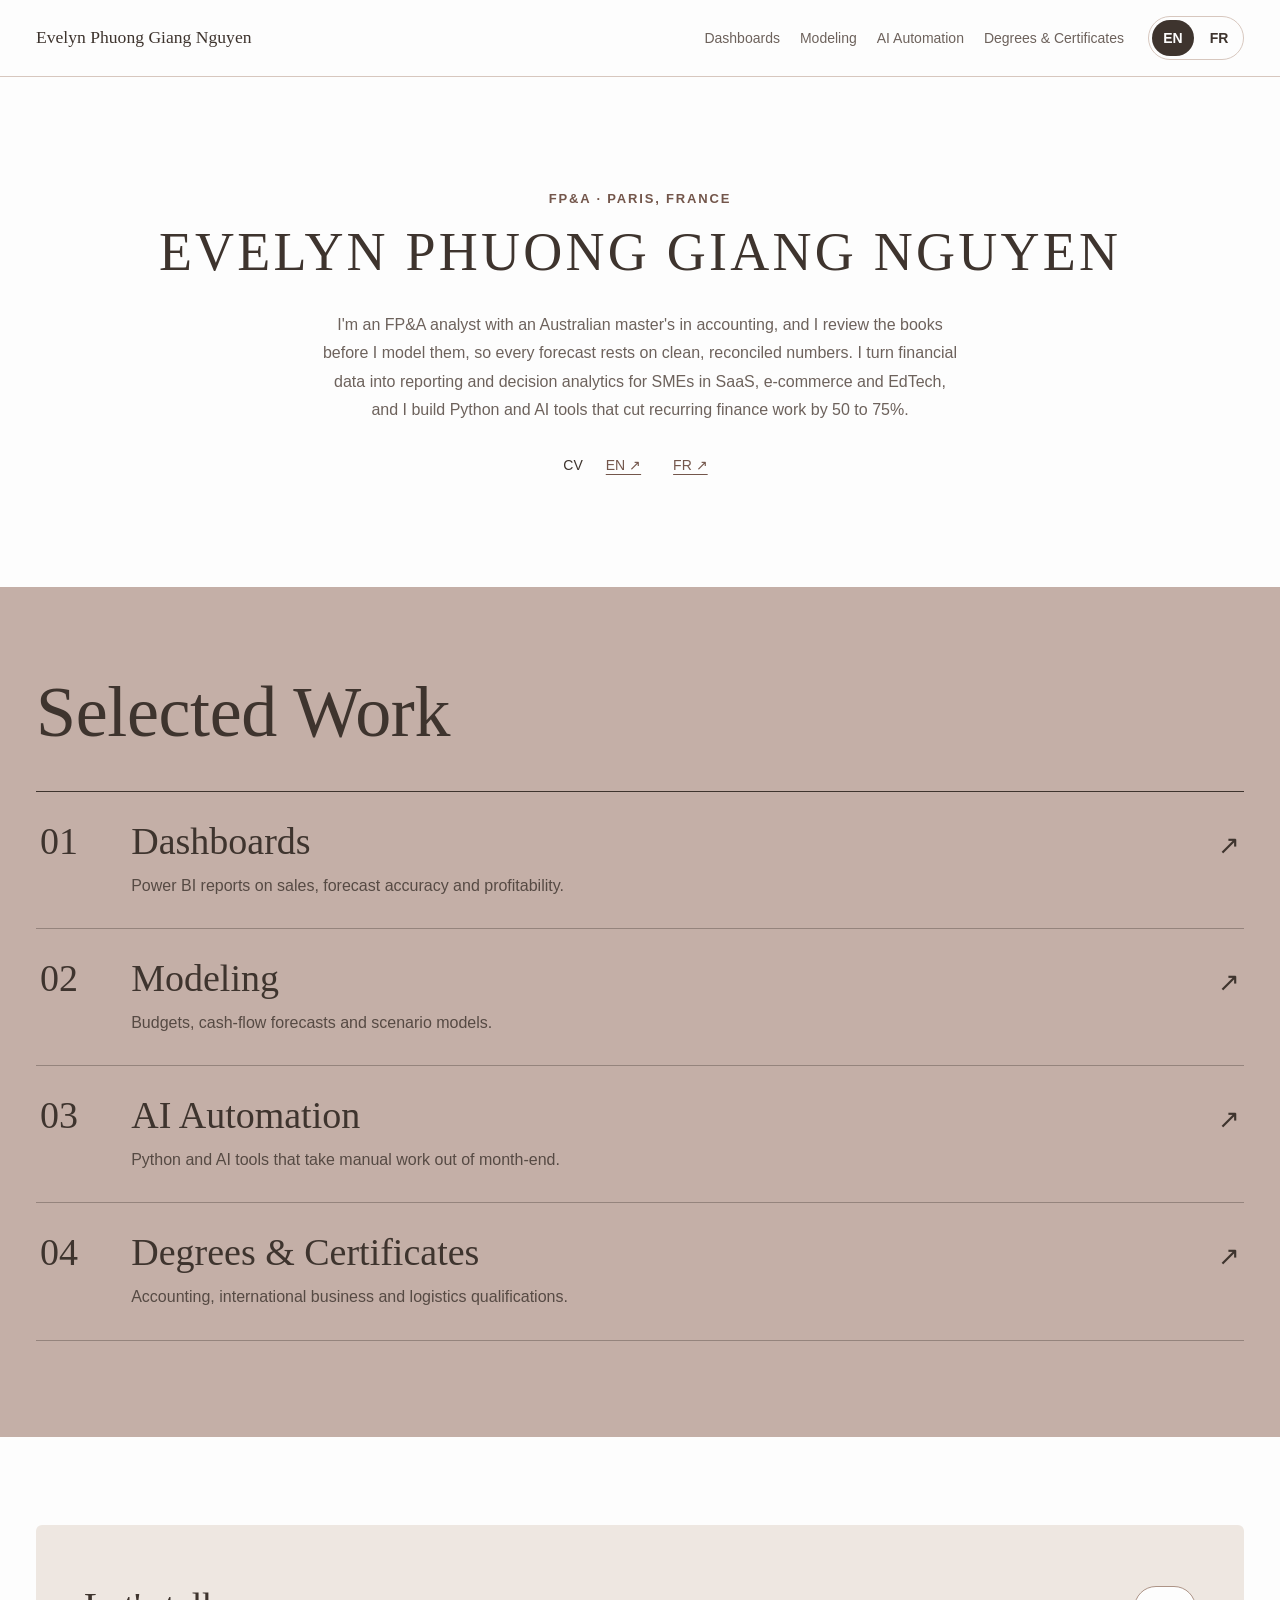
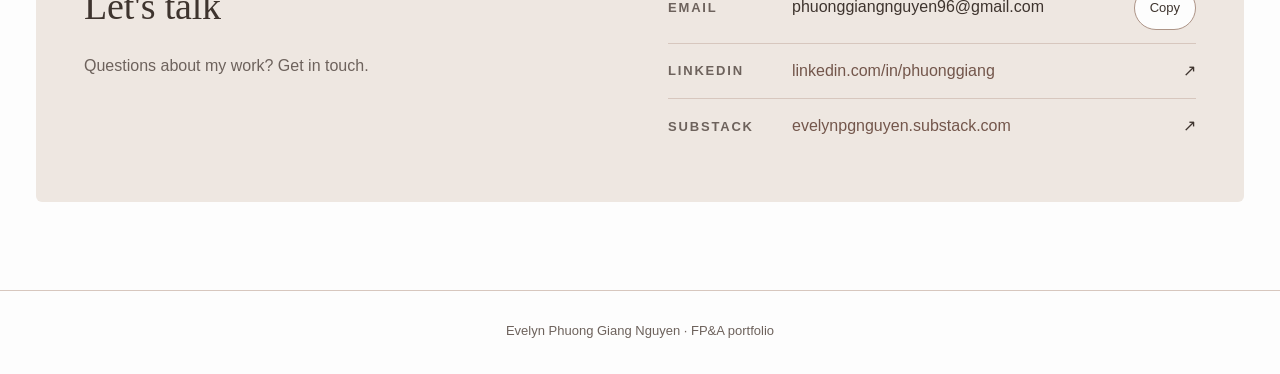
==== index.html @ dfe34826 "Publish redesigned finance portfolio with English and French pages" ====
<!doctype html><html lang="en"><head><meta charset="utf-8"><meta name="viewport" content="width=device-width, initial-scale=1">
<title>Evelyn Nguyen Portfolio</title>
<link rel="stylesheet" href="assets/style.css">
<link rel="canonical" href="https://evelyn-pg-nguyen.github.io/index.html"><link rel="alternate" hreflang="en" href="https://evelyn-pg-nguyen.github.io/index.html"><link rel="alternate" hreflang="fr" href="https://evelyn-pg-nguyen.github.io/fr/index.html"></head><body><a class="skip" href="#main">Skip to content</a>
<nav class="nav" aria-label="Main"><div class="wrap"><a class="brand" href="index.html">Evelyn Phuong Giang Nguyen</a><ul><li><a href="dashboards.html">Dashboards</a></li><li><a href="modeling.html">Modeling</a></li><li><a href="ai-automation.html">AI Automation</a></li><li><a href="degrees.html">Degrees &amp; Certificates</a></li></ul><div class="language" aria-label="Language"><a href="index.html" lang="en" hreflang="en" aria-label="English" aria-current="true">EN</a><a href="fr/index.html" lang="fr" hreflang="fr" aria-label="Français">FR</a></div></div></nav>
<main id="main"><header class="hero"><div class="wrap"><p class="label">FP&amp;A · Paris, France</p><h1>Evelyn Phuong Giang Nguyen</h1><p class="intro">I&#x27;m an FP&amp;A analyst with an Australian master&#x27;s in accounting, and I review the books before I model them, so every forecast rests on clean, reconciled numbers. I turn financial data into reporting and decision analytics for SMEs in SaaS, e-commerce and EdTech, and I build Python and AI tools that cut recurring finance work by 50 to 75%.</p><div class="cv-links"><span>CV</span><a href="https://drive.google.com/file/d/1lHbz9J_Rnrc0ts-TfSkLASZrzQ_f5wjZ/view?usp=drive_link" target="_blank" rel="noopener" aria-label="CV — English">EN ↗</a><a href="https://drive.google.com/file/d/17-TGXkGlSC558fM3aT5N-kYaD8ITXLXd/view?usp=sharing" target="_blank" rel="noopener" aria-label="CV — Français">FR ↗</a></div></div></header>
<section class="work" aria-labelledby="work-title"><div class="wrap"><h2 id="work-title">Selected Work</h2><ol class="index"><li><a href="dashboards.html"><span class="num">01</span><span><span class="ttl">Dashboards</span><span class="sub">Power BI reports on sales, forecast accuracy and profitability.</span></span><span class="go" aria-hidden="true">↗</span></a></li><li><a href="modeling.html"><span class="num">02</span><span><span class="ttl">Modeling</span><span class="sub">Budgets, cash-flow forecasts and scenario models.</span></span><span class="go" aria-hidden="true">↗</span></a></li><li><a href="ai-automation.html"><span class="num">03</span><span><span class="ttl">AI Automation</span><span class="sub">Python and AI tools that take manual work out of month-end.</span></span><span class="go" aria-hidden="true">↗</span></a></li><li><a href="degrees.html"><span class="num">04</span><span><span class="ttl">Degrees &amp; Certificates</span><span class="sub">Accounting, international business and logistics qualifications.</span></span><span class="go" aria-hidden="true">↗</span></a></li></ol></div></section>
</main><section class="talk" id="contact"><div class="wrap"><div class="contact">
  <div><h2>Let's talk</h2><p>Questions about my work? Get in touch.</p></div>
  <div class="links">
    <div class="link"><span class="lbl">Email</span><span class="val" id="email">phuonggiangnguyen96@gmail.com</span><button class="copy" type="button" id="copy-email">Copy</button></div>
    <div class="link"><span class="lbl">LinkedIn</span><a class="val" href="https://www.linkedin.com/in/phuonggiang/" target="_blank" rel="noopener">linkedin.com/in/phuonggiang</a><span aria-hidden="true">↗</span></div>
    <div class="link"><span class="lbl">Substack</span><a class="val" href="https://evelynpgnguyen.substack.com" target="_blank" rel="noopener">evelynpgnguyen.substack.com</a><span aria-hidden="true">↗</span></div>
  </div></div></div></section>
<footer><div class="wrap">Evelyn Phuong Giang Nguyen · FP&amp;A portfolio</div></footer>
<script>

const cb=document.getElementById("copy-email");
if(cb)cb.addEventListener("click",()=>{const el=document.getElementById("email");
const sel=()=>{const r=document.createRange();r.selectNodeContents(el);const s=getSelection();s.removeAllRanges();s.addRange(r);cb.textContent="Selected";};
try{navigator.clipboard.writeText(el.textContent).then(()=>cb.textContent="Copied",sel);}catch(_){sel();}
setTimeout(()=>cb.textContent="Copy",1600);});
</script>
</body></html>
---- assets/style.css ----
/* Layout: minimal editorial portfolio. Landing = serif name, short intro, numbered index of four pages on a taupe band, contact. Inner pages share the nav and header. Light theme only. */
:root {
  --bg:#FDFDFD; --ink:#3E342E; --muted:#6D625C; --accent:#73564B;
  --band:#C4AFA7; --line:#D7C7BE; --btn-line:#AD9487; --hover:#EEE7E1;
  --surface:#F6F1ED; --chart:#AD9487; --scrim:rgba(62,52,46,.55);
  --shadow:0 18px 40px -28px rgba(62,52,46,.45);
  color-scheme:light;
  --f-display:Georgia,"Times New Roman",serif;
  --f-body:"Segoe UI",Roboto,"Helvetica Neue",Arial,sans-serif;
  --fs-hero:clamp(35px,4.6vw,54px);
  --fs-work:clamp(45px,6.2vw,72px);
  --fs-section:clamp(29px,3.2vw,38px);
  --fs-body:clamp(16px,1.15vw,17px);
  --fs-ui:clamp(14px,1vw,15px);
  --fs-meta:clamp(13px,.95vw,14px);
}
*{box-sizing:border-box}
[hidden]{display:none!important}
img{max-width:100%}
html{scroll-behavior:smooth}
@media (prefers-reduced-motion:reduce){html{scroll-behavior:auto}*{transition:none!important}}
body{margin:0;background:var(--bg);color:var(--ink);font-family:var(--f-body);font-size:var(--fs-body);line-height:1.78}
body.locked{overflow:hidden}
a{color:var(--accent)}
a:focus-visible,button:focus-visible,.card:focus-visible{outline:2px solid var(--accent);outline-offset:3px;border-radius:4px}
.wrap{max-width:1240px;margin:0 auto;padding-left:max(16px,env(safe-area-inset-left,0px));padding-right:max(16px,env(safe-area-inset-right,0px))}
.narrow{max-width:900px}
body::before{content:"";position:fixed;inset:0 0 auto;height:env(safe-area-inset-top,0px);z-index:10;background:var(--bg)}
h1,h2,h3{font-family:var(--f-display);font-weight:400;text-wrap:balance;color:var(--ink);letter-spacing:-.005em}
.label{font-size:var(--fs-meta);font-weight:600;letter-spacing:.14em;text-transform:uppercase;color:var(--accent);margin:0 0 12px;line-height:1.5}

/* Nav */
.nav{position:sticky;top:env(safe-area-inset-top,0px);z-index:10;background:color-mix(in srgb,var(--bg) 94%,transparent);backdrop-filter:blur(8px);border-bottom:1px solid var(--line)}
.nav .wrap{display:flex;align-items:center;justify-content:space-between;gap:10px 28px;padding-block:16px;flex-wrap:wrap}
.brand{font-family:var(--f-display);font-size:1.1rem;text-decoration:none;color:var(--ink)}
.nav ul{display:flex;gap:6px 26px;list-style:none;margin:0;padding:0;flex-wrap:wrap}
.nav ul a{color:var(--muted);text-decoration:none;font-size:var(--fs-ui)}
.nav ul a:hover,.nav ul a[aria-current="page"]{color:var(--ink)}
.nav ul a[aria-current="page"]{border-bottom:1px solid var(--btn-line)}
@media (max-width:760px){.nav .wrap{flex-direction:column;align-items:flex-start}.nav ul{gap:4px 18px}}

/* Landing hero */
.hero .wrap{padding-block:112px 104px;text-align:center}
.hero h1{font-size:var(--fs-hero);line-height:1.15;margin:0 0 28px;text-transform:uppercase;letter-spacing:.06em}
.hero .intro{margin:0 auto;color:var(--muted);max-width:40em}
@media (max-width:760px){.hero .wrap{padding-block:64px 56px}}

/* Numbered index on the taupe band */
.work{background:var(--band)}
.work .wrap{padding-block:88px 96px}
.work h2{font-size:var(--fs-work);line-height:1.05;margin:0 0 40px}
.index{list-style:none;margin:0;padding:0;border-top:1px solid var(--ink)}
.index li{border-bottom:1px solid color-mix(in srgb,var(--ink) 35%,transparent)}
.index a{display:grid;grid-template-columns:4.2rem minmax(0,1fr) auto;gap:24px;align-items:baseline;padding:28px 4px;text-decoration:none;color:var(--ink);transition:background-color .2s,padding .2s}
.index a:hover{background:color-mix(in srgb,var(--bg) 22%,transparent);padding-left:14px;padding-right:14px}
.index .num{font-family:var(--f-display);font-size:var(--fs-section);line-height:1;font-variant-numeric:lining-nums}
.index .ttl{font-family:var(--f-display);font-size:var(--fs-section);line-height:1.15;display:block}
.index .sub{display:block;margin-top:8px;font-size:var(--fs-body);color:var(--ink);opacity:.82}
.index .go{font-size:1.6rem;line-height:1}
@media (max-width:600px){.index a{grid-template-columns:2.6rem minmax(0,1fr) auto;gap:14px;padding:22px 0}}

/* Inner page header */
.page-head{border-bottom:1px solid var(--line)}
.page-head .wrap{padding-block:72px 56px}
.back{display:inline-block;font-size:var(--fs-ui);color:var(--muted);text-decoration:none;margin-bottom:28px}
.back:hover{color:var(--ink)}
.page-head h1{font-size:var(--fs-work);line-height:1.05;margin:0 0 18px}
.page-head p.lead{margin:0;color:var(--muted);max-width:42em}
main.page>.wrap{padding-block:64px 88px}

/* Buttons */
.btn{display:inline-flex;align-items:center;gap:6px;padding:10px 26px;border-radius:999px;font:500 var(--fs-ui)/1.4 var(--f-body);text-decoration:none;cursor:pointer;border:1px solid var(--btn-line);background:transparent;color:var(--ink);transition:background-color .2s}
.btn:hover{background:var(--hover)}

/* Project cards */
.projects{display:grid;gap:28px}
.card{display:grid;grid-template-columns:minmax(0,1fr) minmax(0,1fr);gap:44px;align-items:center;padding:20px;border:1px solid var(--line);border-radius:6px;background:var(--bg);cursor:pointer;transition:box-shadow .2s,transform .2s}
.card:hover{box-shadow:var(--shadow)}
@media (prefers-reduced-motion:no-preference){.card:hover{transform:translateY(-2px)}}
.card-body{min-width:0;padding-right:16px}
.card h3{font-size:clamp(26px,2.6vw,34px);line-height:1.2;margin:0 0 12px}
.card p.sum{margin:0 0 20px;color:var(--muted)}
.card-foot{margin-top:26px}
@media (max-width:760px){.card{grid-template-columns:1fr;gap:20px;padding:14px}.card-body{padding:0 4px 8px}}
.frame{position:relative;aspect-ratio:16/9;width:100%;max-width:100%;background:var(--surface);border:1px solid var(--line);border-radius:4px;overflow:hidden}
.frame iframe,.frame>img{position:absolute;inset:0;width:100%;height:100%;border:0;display:block}
.frame>img{object-fit:cover;object-position:top left}
.play{position:absolute;left:50%;top:50%;transform:translate(-50%,-50%);width:64px;height:64px;border-radius:50%;background:var(--bg);border:1px solid var(--btn-line);box-shadow:0 8px 20px -8px rgba(0,0,0,.35)}
.play::after{content:"";position:absolute;left:50%;top:50%;transform:translate(-35%,-50%);border-style:solid;border-width:10px 0 10px 16px;border-color:transparent transparent transparent var(--accent)}
.note{position:absolute;right:3%;bottom:4%;font-size:clamp(9px,1vw,12px);background:var(--bg);color:var(--accent);border:1px solid var(--line);padding:.25em .9em;border-radius:999px}
.chips{display:flex;flex-wrap:wrap;gap:8px}
.chips span{font-size:var(--fs-meta);padding:3px 13px;border-radius:999px;color:var(--accent);border:1px solid var(--line);line-height:1.6}

/* Viewer */
.viewer{position:fixed;inset:0;z-index:50;background:var(--scrim);display:flex;align-items:flex-start;justify-content:center;overflow-y:auto;padding-block:max(24px,env(safe-area-inset-top,0px)) 24px;padding-left:max(16px,env(safe-area-inset-left,0px));padding-right:max(16px,env(safe-area-inset-right,0px))}
.sheet{width:100%;max-width:1240px;background:var(--bg);color:var(--ink);border-radius:6px;padding:28px 32px 34px;box-shadow:0 30px 80px -30px rgba(0,0,0,.5)}
.sheet-head{display:flex;justify-content:space-between;align-items:start;gap:16px;margin-bottom:22px;padding-bottom:18px;border-bottom:1px solid var(--line)}
.sheet-head h3{font-size:var(--fs-section);line-height:1.15;margin:0}
.close{flex:none;font:500 var(--fs-ui) var(--f-body);background:transparent;border:1px solid var(--btn-line);color:var(--ink);border-radius:999px;padding:8px 20px;cursor:pointer}
.close:hover{background:var(--hover)}
.notes{display:grid;grid-template-columns:1.2fr 1.2fr 1fr;gap:36px;margin-top:28px}
.notes>div{min-width:0}
.notes p{margin:0 0 14px;color:var(--muted)}
.notes dl{margin:0;display:grid;gap:16px}
.notes dt{font-size:var(--fs-meta);font-weight:600;text-transform:uppercase;letter-spacing:.14em;color:var(--accent)}
.notes dd{margin:2px 0 0;color:var(--muted)}
.insights{margin-top:30px;padding:26px 28px;background:var(--surface);border-radius:4px}
.insights ul{margin:8px 0 0;padding:0;list-style:none;display:grid;grid-template-columns:1fr 1fr;gap:14px 36px}
.insights li{position:relative;padding-left:20px;font-variant-numeric:tabular-nums}
.insights li::before{content:"";position:absolute;left:0;top:.72em;width:7px;height:7px;border-radius:50%;background:var(--accent)}
a.open{font-size:var(--fs-ui);text-decoration:none;border-bottom:1px solid var(--btn-line)}
a.open:hover{border-color:var(--accent)}
@media (max-width:860px){.notes{grid-template-columns:1fr;gap:20px}.sheet{padding:18px}.insights ul{grid-template-columns:1fr}.insights{padding:20px}}

/* Empty state */
.empty{border:1px dashed var(--btn-line);border-radius:6px;padding:56px 32px;text-align:center;color:var(--muted)}
.empty h2{font-size:var(--fs-section);margin:0 0 10px}
.empty p{margin:0 auto;max-width:34em}

/* Degrees */
.edu h2{font-size:var(--fs-section);margin:0 0 8px}
.edu+.edu{margin-top:64px}
.edu-list{list-style:none;margin:0;padding:0}
.edu-list li{display:grid;grid-template-columns:minmax(0,1fr) auto;gap:6px 32px;padding:28px 0;border-top:1px solid var(--line)}
.edu-list li:last-child{border-bottom:1px solid var(--line)}
.edu-list h3{font-size:clamp(22px,2.2vw,28px);line-height:1.25;margin:0}
.edu-list .school{grid-column:1;margin:0;color:var(--muted)}
.edu-list .meta{grid-column:2;grid-row:1 / span 2;text-align:right;font-size:var(--fs-meta);color:var(--muted);font-variant-numeric:tabular-nums;white-space:nowrap}
.edu-list .meta b{display:block;font-weight:600;color:var(--accent);font-size:var(--fs-ui)}
@media (max-width:600px){.edu-list li{grid-template-columns:1fr}.edu-list .meta{grid-column:1;grid-row:auto;text-align:left}}

/* Next page link */
.next{display:flex;justify-content:space-between;align-items:baseline;gap:16px;margin-top:72px;padding-top:28px;border-top:1px solid var(--line);flex-wrap:wrap}
.next a{font-family:var(--f-display);font-size:clamp(22px,2.2vw,28px);color:var(--ink);text-decoration:none}
.next a:hover{color:var(--accent)}

/* Contact */
.talk .wrap{padding-block:88px}
.contact{display:grid;grid-template-columns:1fr 1fr;gap:56px;align-items:start;background:var(--hover);border-radius:6px;padding:48px}
.contact h2{font-size:var(--fs-section);margin:0}
.contact p{color:var(--muted);max-width:40ch;margin:12px 0 0}
.links{display:grid}
.link{display:grid;grid-template-columns:7em minmax(0,1fr) auto;gap:12px;align-items:center;padding:13px 0;border-bottom:1px solid var(--line)}
.link:last-child{border-bottom:0}
.link .lbl{font-size:var(--fs-meta);font-weight:600;text-transform:uppercase;letter-spacing:.14em;color:var(--muted)}
.link .val{overflow-wrap:anywhere;min-width:0;color:var(--ink)}
.link a.val{text-decoration:none;color:var(--accent)}
.link a.val:hover{text-decoration:underline}
.copy{font:500 var(--fs-meta) var(--f-body);background:var(--bg);border:1px solid var(--btn-line);color:var(--ink);border-radius:999px;padding:5px 15px;cursor:pointer}
.copy:hover{background:var(--surface)}
@media (max-width:760px){.contact{grid-template-columns:1fr;gap:20px;padding:26px}.link{grid-template-columns:5.8em minmax(0,1fr) auto}.talk .wrap{padding-block:56px}}
footer{border-top:1px solid var(--line)}
footer .wrap{padding-block:28px 32px;color:var(--muted);font-size:var(--fs-meta);text-align:center}


/* Language navigation and accessible responsive refinements. */
.nav .wrap{display:grid;grid-template-columns:1fr auto;gap:10px 24px}
.nav ul{grid-column:1/-1;grid-row:2}
.language{display:flex;gap:4px;align-items:center;border:1px solid var(--line);border-radius:999px;padding:3px}
.language a{display:grid;place-items:center;min-width:42px;min-height:36px;border-radius:999px;text-decoration:none;font-size:14px;font-weight:600;color:var(--ink)}
.language a[aria-current]{background:var(--ink);color:var(--bg)}
.language a:hover:not([aria-current]){background:var(--hover)}
.cv-links{display:flex;gap:14px;justify-content:center;align-items:center;margin-top:24px;font-size:var(--fs-ui)}
.cv-links a{padding:5px 9px;text-underline-offset:4px}
.skip{position:absolute;left:16px;top:-100px;z-index:30;background:var(--bg);padding:10px}
.skip:focus{top:10px}
.brand{min-width:0}.nav ul a{display:inline-block;padding-block:4px}
.copy{min-height:44px;min-width:44px}
@media(min-width:1200px){.nav .wrap{grid-template-columns:auto 1fr auto}.nav ul{grid-column:2;grid-row:1;justify-content:flex-end;gap:6px 20px}.language{grid-column:3}}
@media(max-width:480px){.nav .wrap{gap:8px 12px}.brand{font-size:15px;max-width:210px;line-height:1.4}.nav ul{gap:3px 14px}.nav ul a{font-size:13px}.language a{min-width:34px}.contact{padding:20px}.link{grid-template-columns:1fr auto}.link .lbl{grid-column:1/-1}.link .val{grid-column:1}.link .copy,.link>span[aria-hidden]{grid-column:2;grid-row:2}}
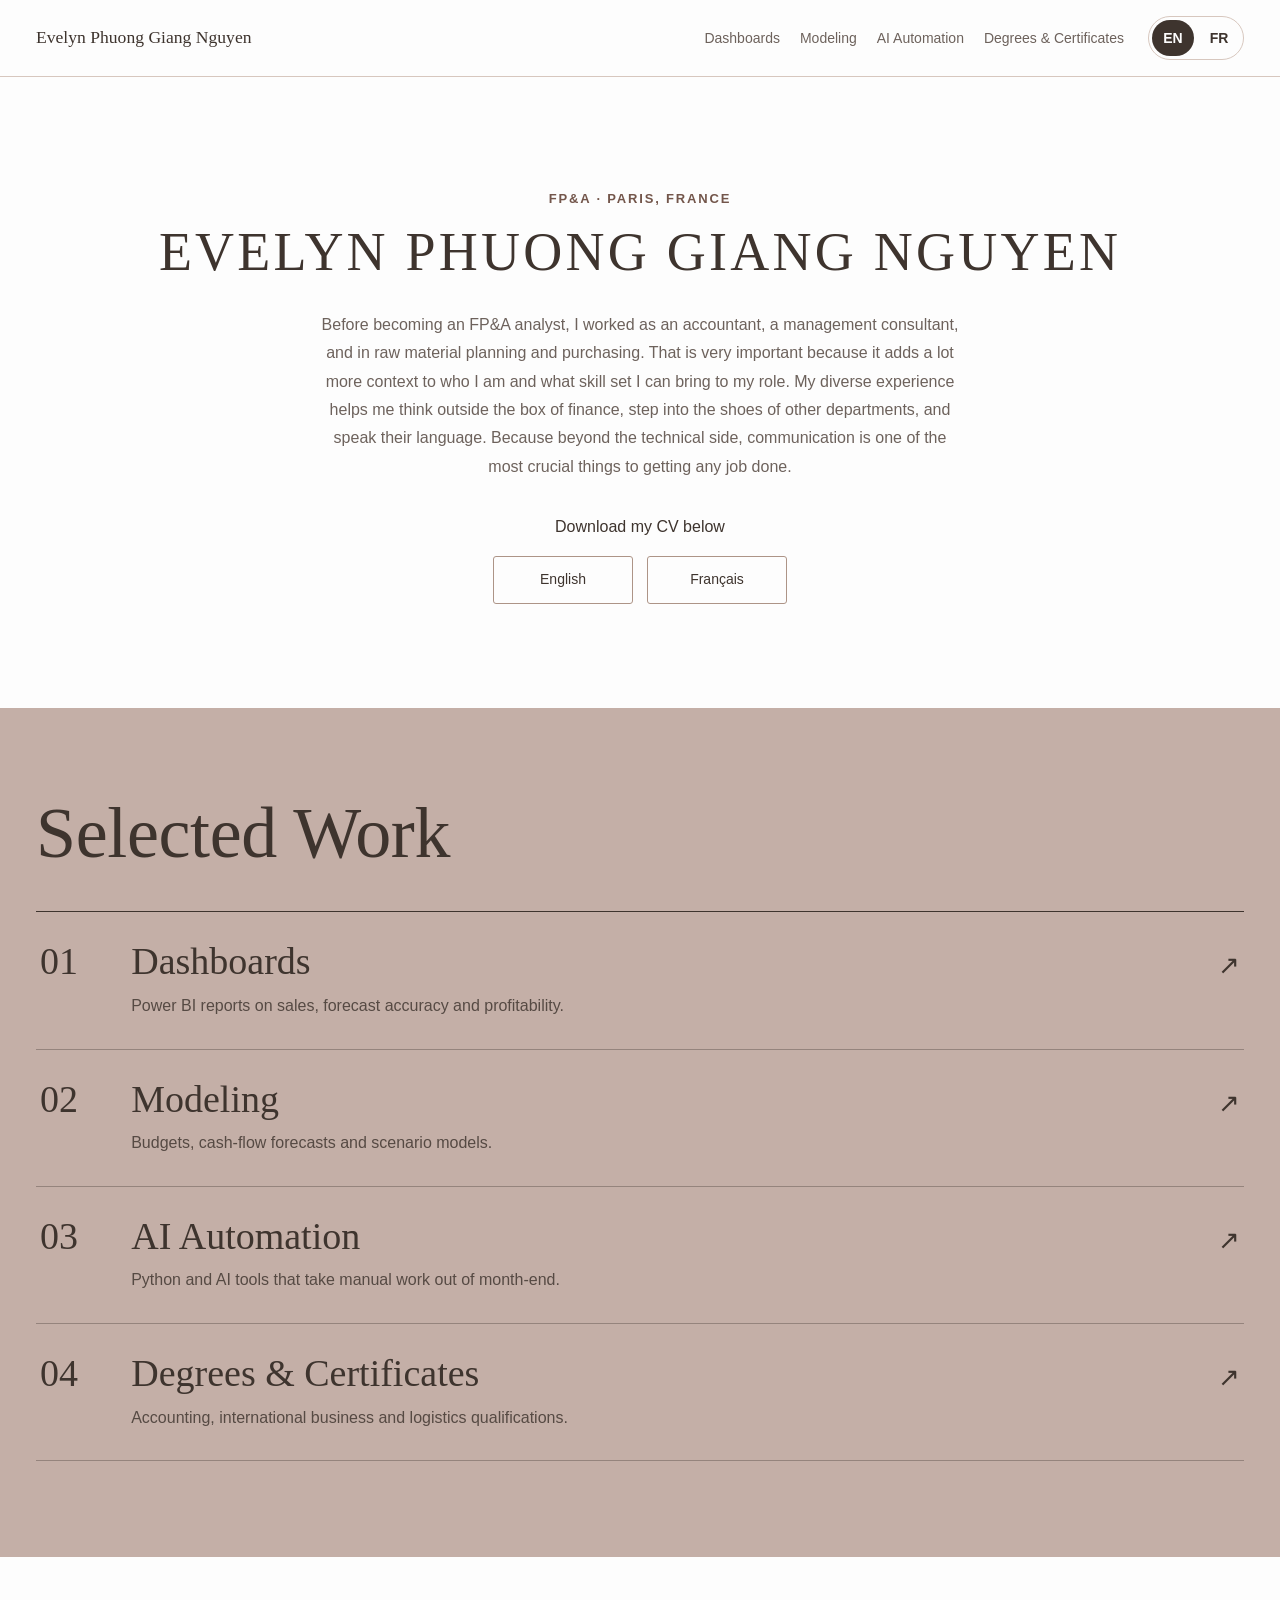
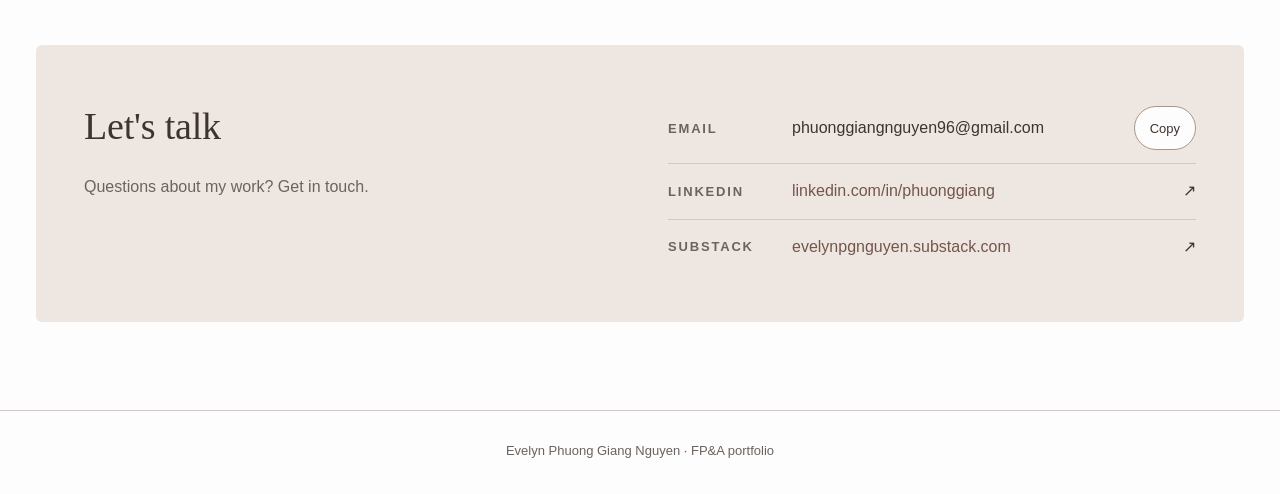
==== commit 768a4402: "Update bilingual introduction and center outlined CV buttons" ====
--- a/index.html
+++ b/index.html
@@ -3,7 +3,7 @@
 <link rel="stylesheet" href="assets/style.css">
 <link rel="canonical" href="https://evelyn-pg-nguyen.github.io/index.html"><link rel="alternate" hreflang="en" href="https://evelyn-pg-nguyen.github.io/index.html"><link rel="alternate" hreflang="fr" href="https://evelyn-pg-nguyen.github.io/fr/index.html"></head><body><a class="skip" href="#main">Skip to content</a>
 <nav class="nav" aria-label="Main"><div class="wrap"><a class="brand" href="index.html">Evelyn Phuong Giang Nguyen</a><ul><li><a href="dashboards.html">Dashboards</a></li><li><a href="modeling.html">Modeling</a></li><li><a href="ai-automation.html">AI Automation</a></li><li><a href="degrees.html">Degrees &amp; Certificates</a></li></ul><div class="language" aria-label="Language"><a href="index.html" lang="en" hreflang="en" aria-label="English" aria-current="true">EN</a><a href="fr/index.html" lang="fr" hreflang="fr" aria-label="Français">FR</a></div></div></nav>
-<main id="main"><header class="hero"><div class="wrap"><p class="label">FP&amp;A · Paris, France</p><h1>Evelyn Phuong Giang Nguyen</h1><p class="intro">I&#x27;m an FP&amp;A analyst with an Australian master&#x27;s in accounting, and I review the books before I model them, so every forecast rests on clean, reconciled numbers. I turn financial data into reporting and decision analytics for SMEs in SaaS, e-commerce and EdTech, and I build Python and AI tools that cut recurring finance work by 50 to 75%.</p><div class="cv-links"><span>CV</span><a href="https://drive.google.com/file/d/1lHbz9J_Rnrc0ts-TfSkLASZrzQ_f5wjZ/view?usp=drive_link" target="_blank" rel="noopener" aria-label="CV — English">EN ↗</a><a href="https://drive.google.com/file/d/17-TGXkGlSC558fM3aT5N-kYaD8ITXLXd/view?usp=sharing" target="_blank" rel="noopener" aria-label="CV — Français">FR ↗</a></div></div></header>
+<main id="main"><header class="hero"><div class="wrap"><p class="label">FP&amp;A · Paris, France</p><h1>Evelyn Phuong Giang Nguyen</h1><p class="intro">Before becoming an FP&amp;A analyst, I worked as an accountant, a management consultant, and in raw material planning and purchasing. That is very important because it adds a lot more context to who I am and what skill set I can bring to my role. My diverse experience helps me think outside the box of finance, step into the shoes of other departments, and speak their language. Because beyond the technical side, communication is one of the most crucial things to getting any job done.</p><div class="cv-download"><p id="cv-label">Download my CV below</p><div class="cv-links" role="group" aria-labelledby="cv-label"><a href="https://drive.google.com/file/d/1lHbz9J_Rnrc0ts-TfSkLASZrzQ_f5wjZ/view?usp=drive_link" target="_blank" rel="noopener" lang="en" aria-label="CV — English">English</a><a href="https://drive.google.com/file/d/17-TGXkGlSC558fM3aT5N-kYaD8ITXLXd/view?usp=sharing" target="_blank" rel="noopener" lang="fr" aria-label="CV — Français">Français</a></div></div></div></header>
 <section class="work" aria-labelledby="work-title"><div class="wrap"><h2 id="work-title">Selected Work</h2><ol class="index"><li><a href="dashboards.html"><span class="num">01</span><span><span class="ttl">Dashboards</span><span class="sub">Power BI reports on sales, forecast accuracy and profitability.</span></span><span class="go" aria-hidden="true">↗</span></a></li><li><a href="modeling.html"><span class="num">02</span><span><span class="ttl">Modeling</span><span class="sub">Budgets, cash-flow forecasts and scenario models.</span></span><span class="go" aria-hidden="true">↗</span></a></li><li><a href="ai-automation.html"><span class="num">03</span><span><span class="ttl">AI Automation</span><span class="sub">Python and AI tools that take manual work out of month-end.</span></span><span class="go" aria-hidden="true">↗</span></a></li><li><a href="degrees.html"><span class="num">04</span><span><span class="ttl">Degrees &amp; Certificates</span><span class="sub">Accounting, international business and logistics qualifications.</span></span><span class="go" aria-hidden="true">↗</span></a></li></ol></div></section>
 </main><section class="talk" id="contact"><div class="wrap"><div class="contact">
   <div><h2>Let's talk</h2><p>Questions about my work? Get in touch.</p></div>
--- a/assets/style.css
+++ b/assets/style.css
@@ -161,8 +161,11 @@
 .language a{display:grid;place-items:center;min-width:42px;min-height:36px;border-radius:999px;text-decoration:none;font-size:14px;font-weight:600;color:var(--ink)}
 .language a[aria-current]{background:var(--ink);color:var(--bg)}
 .language a:hover:not([aria-current]){background:var(--hover)}
-.cv-links{display:flex;gap:14px;justify-content:center;align-items:center;margin-top:24px;font-size:var(--fs-ui)}
-.cv-links a{padding:5px 9px;text-underline-offset:4px}
+.cv-download{margin:32px auto 0;text-align:center}
+.cv-download>p{margin:0 0 14px;color:var(--ink);font-size:var(--fs-body)}
+.cv-links{display:flex;flex-wrap:wrap;gap:14px;justify-content:center;align-items:center;font-size:var(--fs-ui)}
+.cv-links a{display:inline-flex;align-items:center;justify-content:center;min-width:140px;min-height:48px;padding:10px 24px;border:1px solid var(--btn-line);border-radius:3px;color:var(--ink);background:transparent;text-decoration:none;transition:background .18s ease,border-color .18s ease}
+.cv-links a:hover{background:var(--hover);border-color:var(--accent)}
 .skip{position:absolute;left:16px;top:-100px;z-index:30;background:var(--bg);padding:10px}
 .skip:focus{top:10px}
 .brand{min-width:0}.nav ul a{display:inline-block;padding-block:4px}
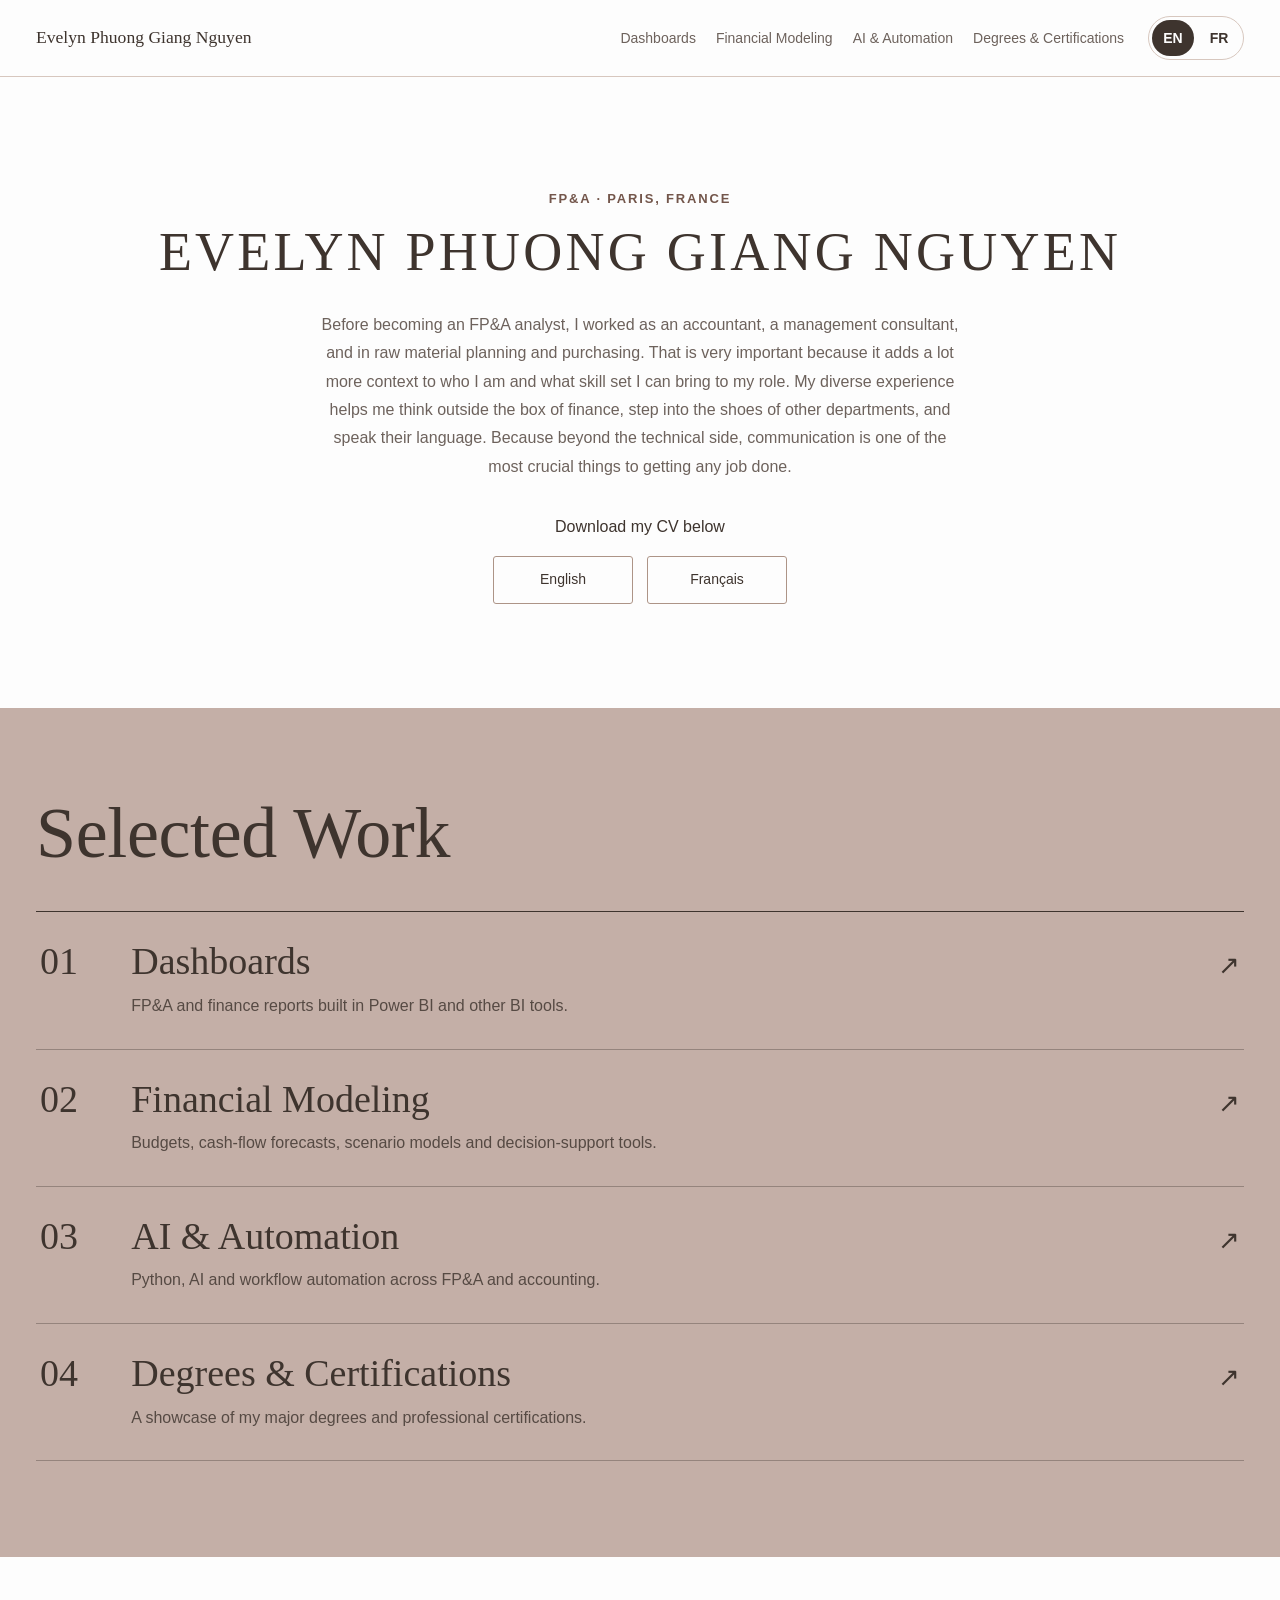
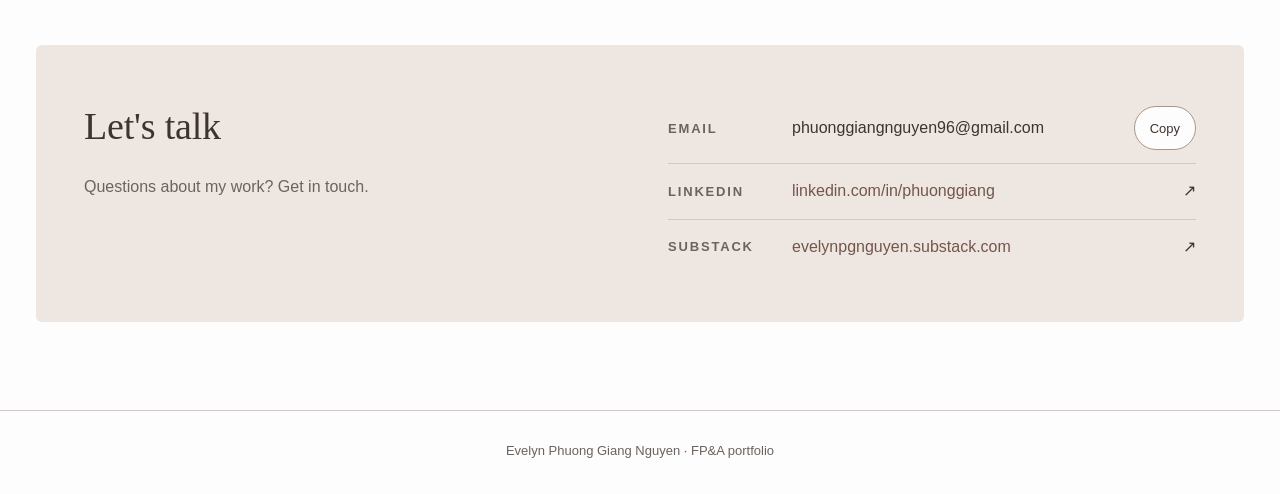
==== commit b87f6f34: "Update portfolio wording and links; add bilingual Flinders story and certificate previews" ====
--- a/index.html
+++ b/index.html
@@ -2,9 +2,9 @@
 <title>Evelyn Nguyen Portfolio</title>
 <link rel="stylesheet" href="assets/style.css">
 <link rel="canonical" href="https://evelyn-pg-nguyen.github.io/index.html"><link rel="alternate" hreflang="en" href="https://evelyn-pg-nguyen.github.io/index.html"><link rel="alternate" hreflang="fr" href="https://evelyn-pg-nguyen.github.io/fr/index.html"></head><body><a class="skip" href="#main">Skip to content</a>
-<nav class="nav" aria-label="Main"><div class="wrap"><a class="brand" href="index.html">Evelyn Phuong Giang Nguyen</a><ul><li><a href="dashboards.html">Dashboards</a></li><li><a href="modeling.html">Modeling</a></li><li><a href="ai-automation.html">AI Automation</a></li><li><a href="degrees.html">Degrees &amp; Certificates</a></li></ul><div class="language" aria-label="Language"><a href="index.html" lang="en" hreflang="en" aria-label="English" aria-current="true">EN</a><a href="fr/index.html" lang="fr" hreflang="fr" aria-label="Français">FR</a></div></div></nav>
-<main id="main"><header class="hero"><div class="wrap"><p class="label">FP&amp;A · Paris, France</p><h1>Evelyn Phuong Giang Nguyen</h1><p class="intro">Before becoming an FP&amp;A analyst, I worked as an accountant, a management consultant, and in raw material planning and purchasing. That is very important because it adds a lot more context to who I am and what skill set I can bring to my role. My diverse experience helps me think outside the box of finance, step into the shoes of other departments, and speak their language. Because beyond the technical side, communication is one of the most crucial things to getting any job done.</p><div class="cv-download"><p id="cv-label">Download my CV below</p><div class="cv-links" role="group" aria-labelledby="cv-label"><a href="https://drive.google.com/file/d/1lHbz9J_Rnrc0ts-TfSkLASZrzQ_f5wjZ/view?usp=drive_link" target="_blank" rel="noopener" lang="en" aria-label="CV — English">English</a><a href="https://drive.google.com/file/d/17-TGXkGlSC558fM3aT5N-kYaD8ITXLXd/view?usp=sharing" target="_blank" rel="noopener" lang="fr" aria-label="CV — Français">Français</a></div></div></div></header>
-<section class="work" aria-labelledby="work-title"><div class="wrap"><h2 id="work-title">Selected Work</h2><ol class="index"><li><a href="dashboards.html"><span class="num">01</span><span><span class="ttl">Dashboards</span><span class="sub">Power BI reports on sales, forecast accuracy and profitability.</span></span><span class="go" aria-hidden="true">↗</span></a></li><li><a href="modeling.html"><span class="num">02</span><span><span class="ttl">Modeling</span><span class="sub">Budgets, cash-flow forecasts and scenario models.</span></span><span class="go" aria-hidden="true">↗</span></a></li><li><a href="ai-automation.html"><span class="num">03</span><span><span class="ttl">AI Automation</span><span class="sub">Python and AI tools that take manual work out of month-end.</span></span><span class="go" aria-hidden="true">↗</span></a></li><li><a href="degrees.html"><span class="num">04</span><span><span class="ttl">Degrees &amp; Certificates</span><span class="sub">Accounting, international business and logistics qualifications.</span></span><span class="go" aria-hidden="true">↗</span></a></li></ol></div></section>
+<nav class="nav" aria-label="Main"><div class="wrap"><a class="brand" href="index.html">Evelyn Phuong Giang Nguyen</a><ul><li><a href="dashboards.html">Dashboards</a></li><li><a href="modeling.html">Financial Modeling</a></li><li><a href="ai-automation.html">AI &amp; Automation</a></li><li><a href="degrees.html">Degrees &amp; Certifications</a></li></ul><div class="language" aria-label="Language"><a href="index.html" lang="en" hreflang="en" aria-label="English" aria-current="true">EN</a><a href="fr/index.html" lang="fr" hreflang="fr" aria-label="Français">FR</a></div></div></nav>
+<main id="main"><header class="hero"><div class="wrap"><p class="label">FP&amp;A · Paris, France</p><h1>Evelyn Phuong Giang Nguyen</h1><p class="intro">Before becoming an FP&amp;A analyst, I worked as an accountant, a management consultant, and in raw material planning and purchasing. That is very important because it adds a lot more context to who I am and what skill set I can bring to my role. My diverse experience helps me think outside the box of finance, step into the shoes of other departments, and speak their language. Because beyond the technical side, communication is one of the most crucial things to getting any job done.</p><div class="cv-download"><p id="cv-label">Download my CV below</p><div class="cv-links" role="group" aria-labelledby="cv-label"><a href="https://drive.google.com/file/d/1lHbz9J_Rnrc0ts-TfSkLASZrzQ_f5wjZ/view?usp=drive_link" target="_blank" rel="noopener" lang="en" aria-label="CV — English">English</a><a href="https://drive.google.com/file/d/17-TGXkGlSC558fM3aT5N-kYaD8ITXLXd/view?usp=drive_link" target="_blank" rel="noopener" lang="fr" aria-label="CV — Français">Français</a></div></div></div></header>
+<section class="work" aria-labelledby="work-title"><div class="wrap"><h2 id="work-title">Selected Work</h2><ol class="index"><li><a href="dashboards.html"><span class="num">01</span><span><span class="ttl">Dashboards</span><span class="sub">FP&amp;A and finance reports built in Power BI and other BI tools.</span></span><span class="go" aria-hidden="true">↗</span></a></li><li><a href="modeling.html"><span class="num">02</span><span><span class="ttl">Financial Modeling</span><span class="sub">Budgets, cash-flow forecasts, scenario models and decision-support tools.</span></span><span class="go" aria-hidden="true">↗</span></a></li><li><a href="ai-automation.html"><span class="num">03</span><span><span class="ttl">AI &amp; Automation</span><span class="sub">Python, AI and workflow automation across FP&amp;A and accounting.</span></span><span class="go" aria-hidden="true">↗</span></a></li><li><a href="degrees.html"><span class="num">04</span><span><span class="ttl">Degrees &amp; Certifications</span><span class="sub">A showcase of my major degrees and professional certifications.</span></span><span class="go" aria-hidden="true">↗</span></a></li></ol></div></section>
 </main><section class="talk" id="contact"><div class="wrap"><div class="contact">
   <div><h2>Let's talk</h2><p>Questions about my work? Get in touch.</p></div>
   <div class="links">
--- a/assets/style.css
+++ b/assets/style.css
@@ -172,3 +172,24 @@
 .copy{min-height:44px;min-width:44px}
 @media(min-width:1200px){.nav .wrap{grid-template-columns:auto 1fr auto}.nav ul{grid-column:2;grid-row:1;justify-content:flex-end;gap:6px 20px}.language{grid-column:3}}
 @media(max-width:480px){.nav .wrap{gap:8px 12px}.brand{font-size:15px;max-width:210px;line-height:1.4}.nav ul{gap:3px 14px}.nav ul a{font-size:13px}.language a{min-width:34px}.contact{padding:20px}.link{grid-template-columns:1fr auto}.link .lbl{grid-column:1/-1}.link .val{grid-column:1}.link .copy,.link>span[aria-hidden]{grid-column:2;grid-row:2}}
+
+/* Degree story and original document previews. */
+.degree-actions{grid-column:1/-1;margin-top:14px}
+.card-foot{display:flex;gap:12px 20px;align-items:center;flex-wrap:wrap}
+.project-resources{margin-top:18px}
+.degree-dialog{width:calc(100% - 32px);max-width:1240px;max-height:90vh;max-height:90dvh;margin:auto;padding:0;border:1px solid var(--line);border-radius:6px;background:var(--bg);color:var(--ink);font:inherit;box-shadow:var(--shadow);overflow:auto}
+.degree-dialog::backdrop{background:var(--scrim)}
+.degree-dialog-head{position:sticky;top:0;z-index:1;display:flex;justify-content:space-between;align-items:flex-start;gap:18px;padding:24px 28px;background:var(--bg);border-bottom:1px solid var(--line)}
+.degree-dialog-head h2{font-size:var(--fs-section);line-height:1.2;margin:0}
+.degree-dialog-head .label{margin-bottom:8px}
+.degree-dialog-grid{display:grid;grid-template-columns:minmax(0,1fr) minmax(0,1fr);gap:36px;padding:28px}
+.degree-story section+section{margin-top:28px}
+.degree-story h3,.degree-documents h3{font-size:24px;line-height:1.3;margin:0 0 12px}
+.degree-story p{margin:0;color:var(--muted)}
+.doc-choices{display:flex;gap:8px;flex-wrap:wrap;margin:0 0 16px}
+.doc-choice{font:inherit;font-size:var(--fs-meta);padding:10px 14px;border:1px solid var(--btn-line);border-radius:3px;background:var(--bg);color:var(--ink);cursor:pointer}
+.doc-choice[aria-pressed="true"]{background:var(--ink);color:var(--bg)}
+.document-preview{display:block;width:100%;height:560px;height:clamp(360px,65vh,680px);border:1px solid var(--line);background:var(--surface);margin-bottom:14px}
+.preview-help{font-size:var(--fs-meta);color:var(--muted);margin:12px 0 0}
+@media(max-width:900px){.degree-dialog-grid{grid-template-columns:1fr;gap:32px;padding:20px}.degree-dialog-head{padding:20px}}
+@media(max-width:480px){.degree-dialog-head{padding:16px;gap:10px}.degree-dialog-head h2{font-size:27px}.degree-dialog-head .close{padding:8px 14px}.degree-dialog-grid{padding:16px}.document-preview{height:460px}}
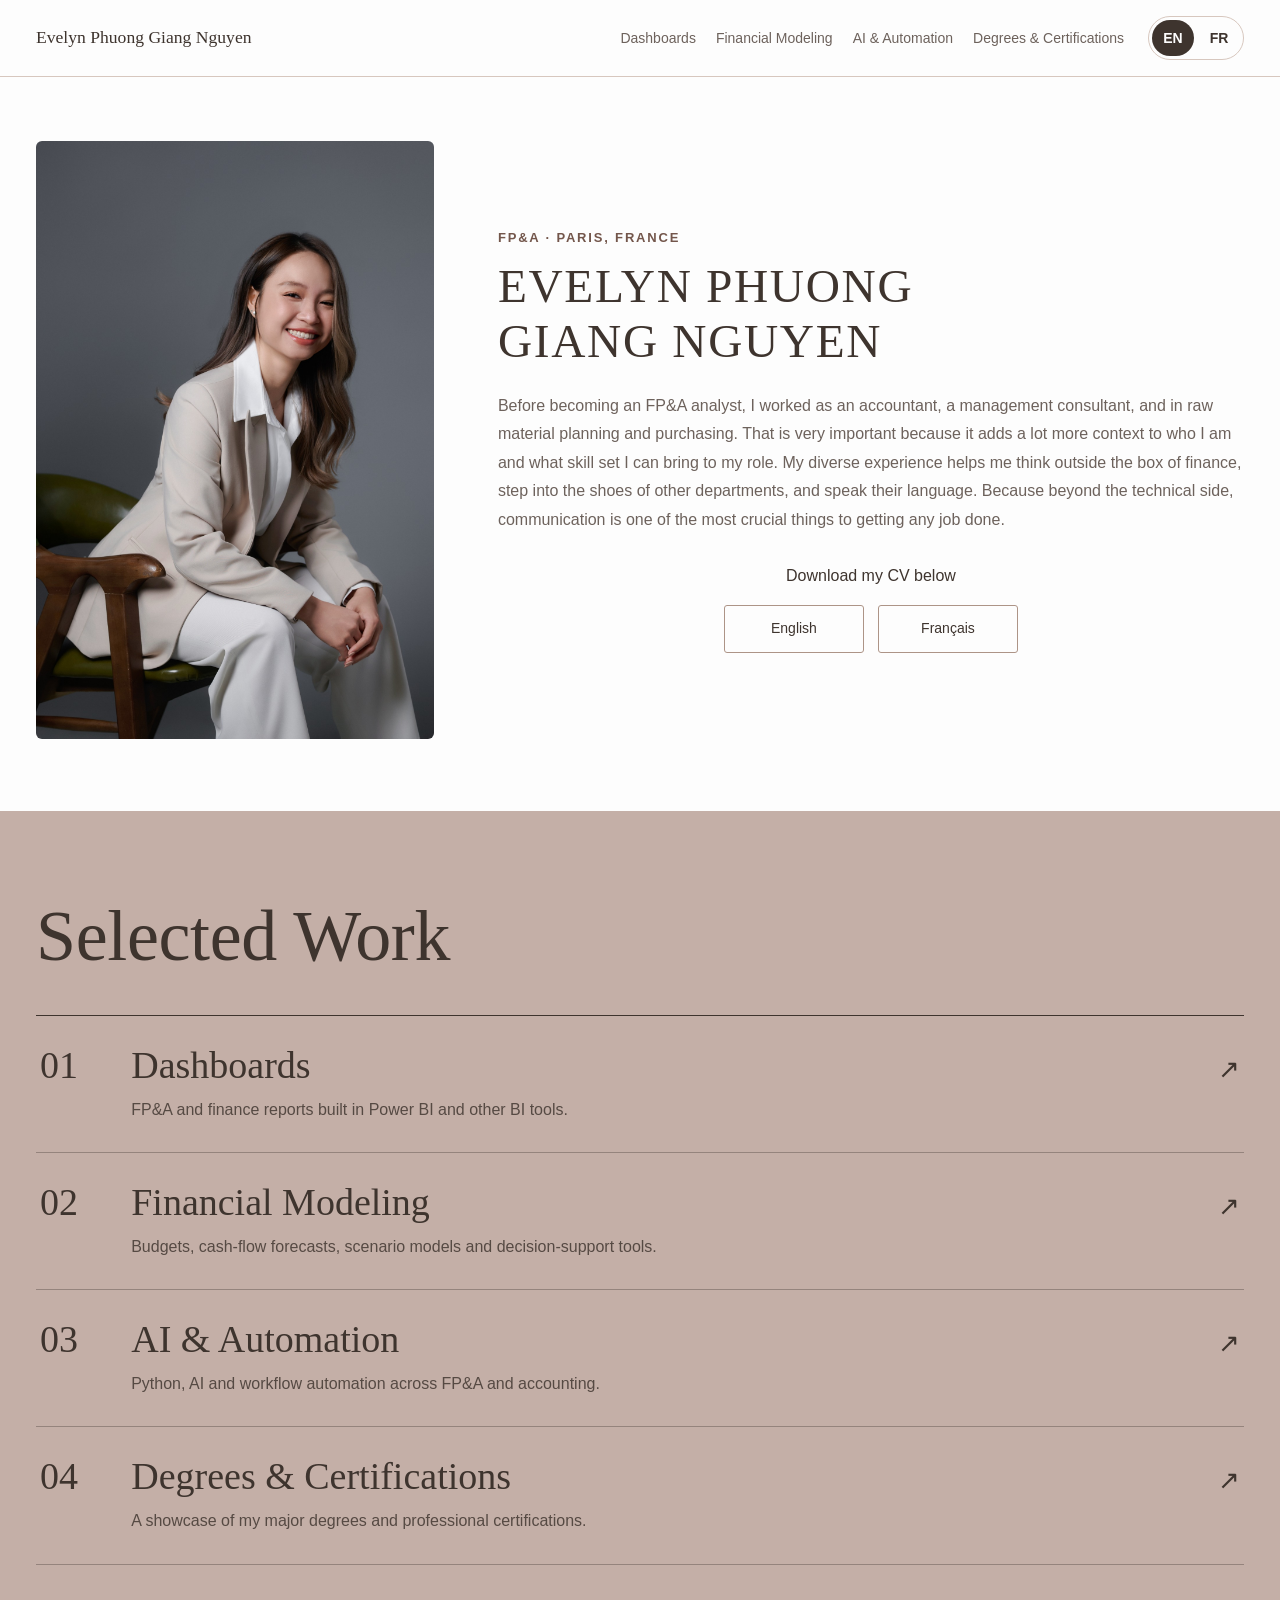
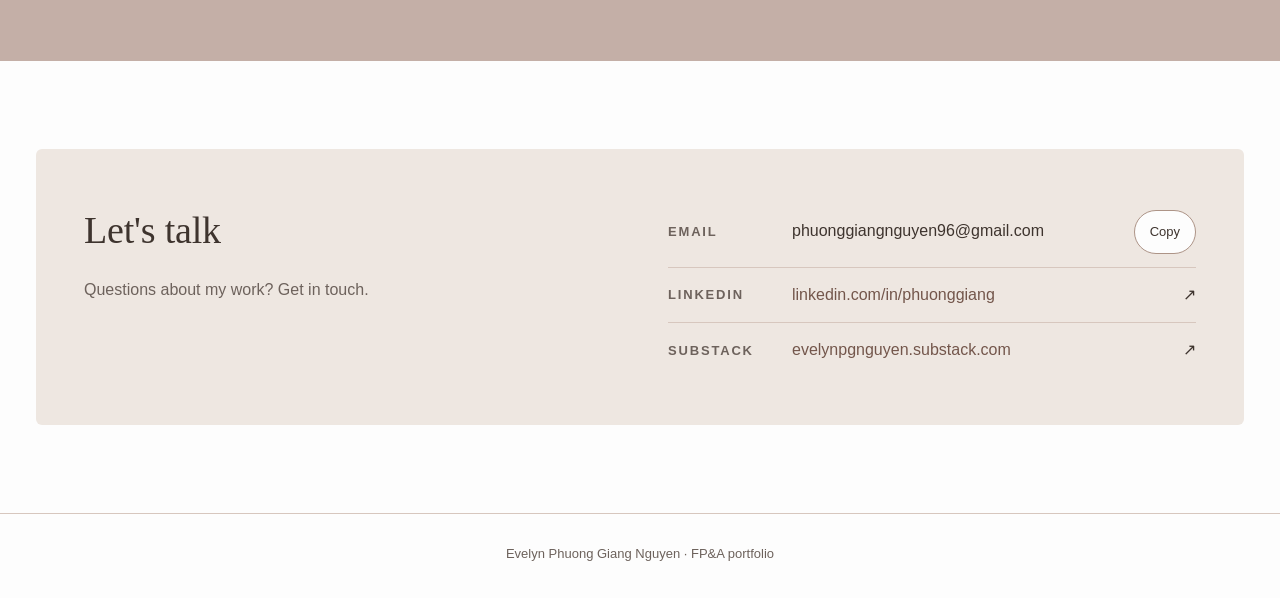
==== commit 875d17fa: "Add Evelyn portrait beside homepage introduction in EN and FR" ====
--- a/index.html
+++ b/index.html
@@ -1,9 +1,9 @@
 <!doctype html><html lang="en"><head><meta charset="utf-8"><meta name="viewport" content="width=device-width, initial-scale=1">
 <title>Evelyn Nguyen Portfolio</title>
-<link rel="stylesheet" href="assets/style.css">
+<link rel="stylesheet" href="assets/style.css?v=80a076e0e6ce">
 <link rel="canonical" href="https://evelyn-pg-nguyen.github.io/index.html"><link rel="alternate" hreflang="en" href="https://evelyn-pg-nguyen.github.io/index.html"><link rel="alternate" hreflang="fr" href="https://evelyn-pg-nguyen.github.io/fr/index.html"></head><body><a class="skip" href="#main">Skip to content</a>
 <nav class="nav" aria-label="Main"><div class="wrap"><a class="brand" href="index.html">Evelyn Phuong Giang Nguyen</a><ul><li><a href="dashboards.html">Dashboards</a></li><li><a href="modeling.html">Financial Modeling</a></li><li><a href="ai-automation.html">AI &amp; Automation</a></li><li><a href="degrees.html">Degrees &amp; Certifications</a></li></ul><div class="language" aria-label="Language"><a href="index.html" lang="en" hreflang="en" aria-label="English" aria-current="true">EN</a><a href="fr/index.html" lang="fr" hreflang="fr" aria-label="Français">FR</a></div></div></nav>
-<main id="main"><header class="hero"><div class="wrap"><p class="label">FP&amp;A · Paris, France</p><h1>Evelyn Phuong Giang Nguyen</h1><p class="intro">Before becoming an FP&amp;A analyst, I worked as an accountant, a management consultant, and in raw material planning and purchasing. That is very important because it adds a lot more context to who I am and what skill set I can bring to my role. My diverse experience helps me think outside the box of finance, step into the shoes of other departments, and speak their language. Because beyond the technical side, communication is one of the most crucial things to getting any job done.</p><div class="cv-download"><p id="cv-label">Download my CV below</p><div class="cv-links" role="group" aria-labelledby="cv-label"><a href="https://drive.google.com/file/d/1lHbz9J_Rnrc0ts-TfSkLASZrzQ_f5wjZ/view?usp=drive_link" target="_blank" rel="noopener" lang="en" aria-label="CV — English">English</a><a href="https://drive.google.com/file/d/17-TGXkGlSC558fM3aT5N-kYaD8ITXLXd/view?usp=drive_link" target="_blank" rel="noopener" lang="fr" aria-label="CV — Français">Français</a></div></div></div></header>
+<main id="main"><header class="hero"><div class="wrap hero-with-portrait"><div class="hero-portrait"><img src="assets/evelyn-portrait.jpg" alt="Portrait of Evelyn Phuong Giang Nguyen" width="1280" height="1924" fetchpriority="high" decoding="async"></div><div class="hero-content"><p class="label">FP&amp;A · Paris, France</p><h1>Evelyn Phuong Giang Nguyen</h1><p class="intro">Before becoming an FP&amp;A analyst, I worked as an accountant, a management consultant, and in raw material planning and purchasing. That is very important because it adds a lot more context to who I am and what skill set I can bring to my role. My diverse experience helps me think outside the box of finance, step into the shoes of other departments, and speak their language. Because beyond the technical side, communication is one of the most crucial things to getting any job done.</p><div class="cv-download"><p id="cv-label">Download my CV below</p><div class="cv-links" role="group" aria-labelledby="cv-label"><a href="https://drive.google.com/file/d/1lHbz9J_Rnrc0ts-TfSkLASZrzQ_f5wjZ/view?usp=drive_link" target="_blank" rel="noopener" lang="en" aria-label="CV — English">English</a><a href="https://drive.google.com/file/d/17-TGXkGlSC558fM3aT5N-kYaD8ITXLXd/view?usp=drive_link" target="_blank" rel="noopener" lang="fr" aria-label="CV — Français">Français</a></div></div></div></div></header>
 <section class="work" aria-labelledby="work-title"><div class="wrap"><h2 id="work-title">Selected Work</h2><ol class="index"><li><a href="dashboards.html"><span class="num">01</span><span><span class="ttl">Dashboards</span><span class="sub">FP&amp;A and finance reports built in Power BI and other BI tools.</span></span><span class="go" aria-hidden="true">↗</span></a></li><li><a href="modeling.html"><span class="num">02</span><span><span class="ttl">Financial Modeling</span><span class="sub">Budgets, cash-flow forecasts, scenario models and decision-support tools.</span></span><span class="go" aria-hidden="true">↗</span></a></li><li><a href="ai-automation.html"><span class="num">03</span><span><span class="ttl">AI &amp; Automation</span><span class="sub">Python, AI and workflow automation across FP&amp;A and accounting.</span></span><span class="go" aria-hidden="true">↗</span></a></li><li><a href="degrees.html"><span class="num">04</span><span><span class="ttl">Degrees &amp; Certifications</span><span class="sub">A showcase of my major degrees and professional certifications.</span></span><span class="go" aria-hidden="true">↗</span></a></li></ol></div></section>
 </main><section class="talk" id="contact"><div class="wrap"><div class="contact">
   <div><h2>Let's talk</h2><p>Questions about my work? Get in touch.</p></div>
@@ -21,4 +21,4 @@
 try{navigator.clipboard.writeText(el.textContent).then(()=>cb.textContent="Copied",sel);}catch(_){sel();}
 setTimeout(()=>cb.textContent="Copy",1600);});
 </script>
-</body></html>
+</body></html>
--- a/assets/style.css
+++ b/assets/style.css
@@ -193,3 +193,68 @@
 .preview-help{font-size:var(--fs-meta);color:var(--muted);margin:12px 0 0}
 @media(max-width:900px){.degree-dialog-grid{grid-template-columns:1fr;gap:32px;padding:20px}.degree-dialog-head{padding:20px}}
 @media(max-width:480px){.degree-dialog-head{padding:16px;gap:10px}.degree-dialog-head h2{font-size:27px}.degree-dialog-head .close{padding:8px 14px}.degree-dialog-grid{padding:16px}.document-preview{height:460px}}
+
+/* Credentials use original issuer logos in square, uncropped frames. */
+.credential-list{list-style:none;padding:0;margin:26px 0 0}
+.credential-card{display:grid;grid-template-columns:96px minmax(0,1fr);gap:28px;padding:32px 0;border-top:1px solid var(--line)}
+.credential-card:last-child{border-bottom:1px solid var(--line)}
+.credential-logo{display:block;width:96px;height:96px;aspect-ratio:1;object-fit:contain;background:#fff;border:1px solid var(--line);border-radius:4px;padding:6px;flex:none}
+.credential-summary h3{font-size:clamp(24px,2.5vw,32px);line-height:1.25;margin:0 0 10px}
+.credential-summary .school{margin:0;color:var(--muted)}
+.credential-meta,.credential-related{margin:8px 0 16px;color:var(--muted);font-size:var(--fs-meta)}
+.credential-heading{display:flex;gap:20px;align-items:flex-start;min-width:0}
+.credential-heading .credential-logo{width:80px;height:80px}
+.credential-heading .credential-meta{margin-bottom:0}
+.credential-heading h2{font-size:clamp(24px,3vw,36px)}
+.official-record{padding:22px;background:var(--surface);border:1px solid var(--line);border-radius:4px;margin-top:28px}
+.official-record h3{font-size:23px}.official-record ul{padding-left:20px;margin-bottom:0}.official-record a{overflow-wrap:anywhere;text-underline-offset:3px}
+.degree-story .story-credential-title{margin-bottom:24px;padding-bottom:14px;border-bottom:1px solid var(--line)}
+@media(max-width:600px){.credential-card{grid-template-columns:72px minmax(0,1fr);gap:18px}.credential-card .credential-logo{width:72px;height:72px}.credential-heading{flex-direction:column;gap:14px}.credential-heading .credential-logo{width:64px;height:64px}.official-record{padding:16px}}
+
+.degree-story section p+p{margin-top:14px}
+
+.official-record-subtitle{display:block;margin-top:10px;font:400 var(--fs-ui)/1.6 var(--f-body);color:var(--muted)}
+.case-dialog{width:calc(100% - 32px);max-width:1120px;max-height:90vh;max-height:90dvh;margin:auto;padding:0;border:1px solid var(--line);border-radius:6px;background:var(--bg);color:var(--ink);font:inherit;box-shadow:var(--shadow);overflow:auto}
+.case-dialog::backdrop{background:var(--scrim)}
+.case-dialog-head{position:sticky;top:0;z-index:2;display:flex;justify-content:space-between;align-items:flex-start;gap:20px;padding:22px 30px;background:var(--bg);border-bottom:1px solid var(--line)}
+.case-dialog-head h2{font-size:clamp(24px,3vw,36px);line-height:1.2;margin:0}.case-dialog-head .label{margin-bottom:8px}
+.case-content{max-width:900px;margin:auto;padding:28px 36px 40px}.case-quick-links{display:flex;gap:12px;flex-wrap:wrap;margin:0 0 30px}
+.case-section+.case-section{margin-top:32px;padding-top:24px;border-top:1px solid var(--line)}
+.case-section h3{font-size:28px;line-height:1.3;margin:0 0 14px}.case-section p{margin:0 0 14px;color:var(--muted)}
+.case-section ul{padding-left:24px;margin:10px 0 18px;color:var(--muted)}.case-section li{padding-left:3px;margin:7px 0}.case-section li::marker{color:var(--accent)}
+.case-demo{scroll-margin-top:180px}.case-demo .frame{margin-bottom:18px}.case-card{cursor:default}
+@media(max-width:600px){.case-dialog-head{padding:16px;gap:12px}.case-dialog-head .label{font-size:11px;letter-spacing:.06em}.case-dialog-head .close{padding:8px 14px}.case-content{padding:22px 18px 30px}.case-quick-links{gap:8px}.case-quick-links .btn{padding:9px 14px}.case-section h3{font-size:25px}.case-demo{scroll-margin-top:210px}}
+
+.cohort-cover{display:flex;flex-direction:column;justify-content:center;align-items:flex-start;padding:clamp(20px,4vw,42px);background:var(--surface);color:var(--accent);gap:14px}.cohort-cover strong{font:400 clamp(28px,3vw,42px)/1.2 var(--f-display);color:var(--ink)}.cohort-cover>span:last-child{font-size:var(--fs-meta)}.cohort-cover .label{margin:0}
+
+/* Match certificate dialogs: text left, demo and files right. */
+.case-dialog{max-width:1240px;border:0;outline:none;border-radius:8px;box-shadow:0 24px 70px rgba(62,52,46,.22)}
+.case-dialog .case-dialog-head{display:flex;position:sticky;top:0;align-items:flex-start;justify-content:space-between;gap:24px;padding:24px 28px;z-index:2}
+.case-dialog-head>div{min-width:0;flex:1}.case-dialog-head>.close{flex:0 0 auto;margin:0;align-self:flex-start;min-height:44px}
+.case-dialog .case-layout{display:grid;grid-template-columns:minmax(0,1fr) minmax(0,1fr);gap:36px;padding:28px}
+.case-information,.case-resources{min-width:0}.case-resources{align-self:start}
+.case-resources .case-demo{margin:0;padding:0;border:0;scroll-margin-top:0}
+.case-dialog .case-section h3{font-size:24px}.case-dialog .case-section+.case-section{border:0;padding-top:0;margin-top:28px}
+.case-resources .frame{border:0;background:var(--surface);border-radius:6px}
+.case-resources .case-section:not(.case-demo){padding:22px;background:var(--surface);border-radius:6px}
+.case-resources .btn{max-width:100%;white-space:normal;text-align:center}
+.case-card .frame>img{object-fit:contain;background:var(--surface)}
+@media(max-width:900px){.case-dialog .case-layout{grid-template-columns:1fr;gap:32px;padding:20px}.case-dialog .case-dialog-head{padding:20px}}
+@media(max-width:480px){.case-dialog .case-dialog-head{padding:16px;gap:12px}.case-dialog .case-layout{padding:16px}.case-dialog-head h2{font-size:25px}.case-dialog-head>.close{padding:8px 14px}.case-resources .case-section:not(.case-demo){padding:16px}}
+
+/* Dashboard stories share the certificate and automation layout. */
+.dashboard-dialog .dashboard-frame{aspect-ratio:16/10;min-height:340px}
+.dashboard-dialog .data-note{display:inline-block;padding:7px 10px;border-radius:4px;font-size:var(--fs-meta);background:var(--bg)}
+.degree-documents{min-width:0}
+.degree-dialog-head>.close{flex-shrink:0}
+@media(max-width:600px){.dashboard-dialog .dashboard-frame{min-height:260px}}
+
+/* Homepage portrait beside the introduction, with a stacked mobile layout. */
+.hero .hero-with-portrait{display:grid;grid-template-columns:minmax(260px,.8fr) minmax(0,1.5fr);align-items:center;gap:64px;padding-block:64px 72px;text-align:left}
+.hero-portrait img{display:block;width:100%;height:auto;border-radius:6px}
+.hero-content{min-width:0}
+.hero-content h1{font-size:clamp(32px,3.7vw,48px);letter-spacing:.035em;line-height:1.15;margin-bottom:24px}
+.hero .hero-content .intro{max-width:none;margin:0}
+.hero-content .cv-download{margin-top:28px}
+@media(max-width:900px){.hero .hero-with-portrait{grid-template-columns:minmax(220px,.7fr) minmax(0,1fr);gap:32px}.hero-content h1{font-size:34px}}
+@media(max-width:700px){.hero .hero-with-portrait{grid-template-columns:1fr;gap:32px;padding-block:36px 48px}.hero-portrait{width:min(76%,320px);margin:auto}.hero-content .label,.hero-content h1{text-align:center}.hero-content h1{font-size:clamp(30px,7vw,40px)}}
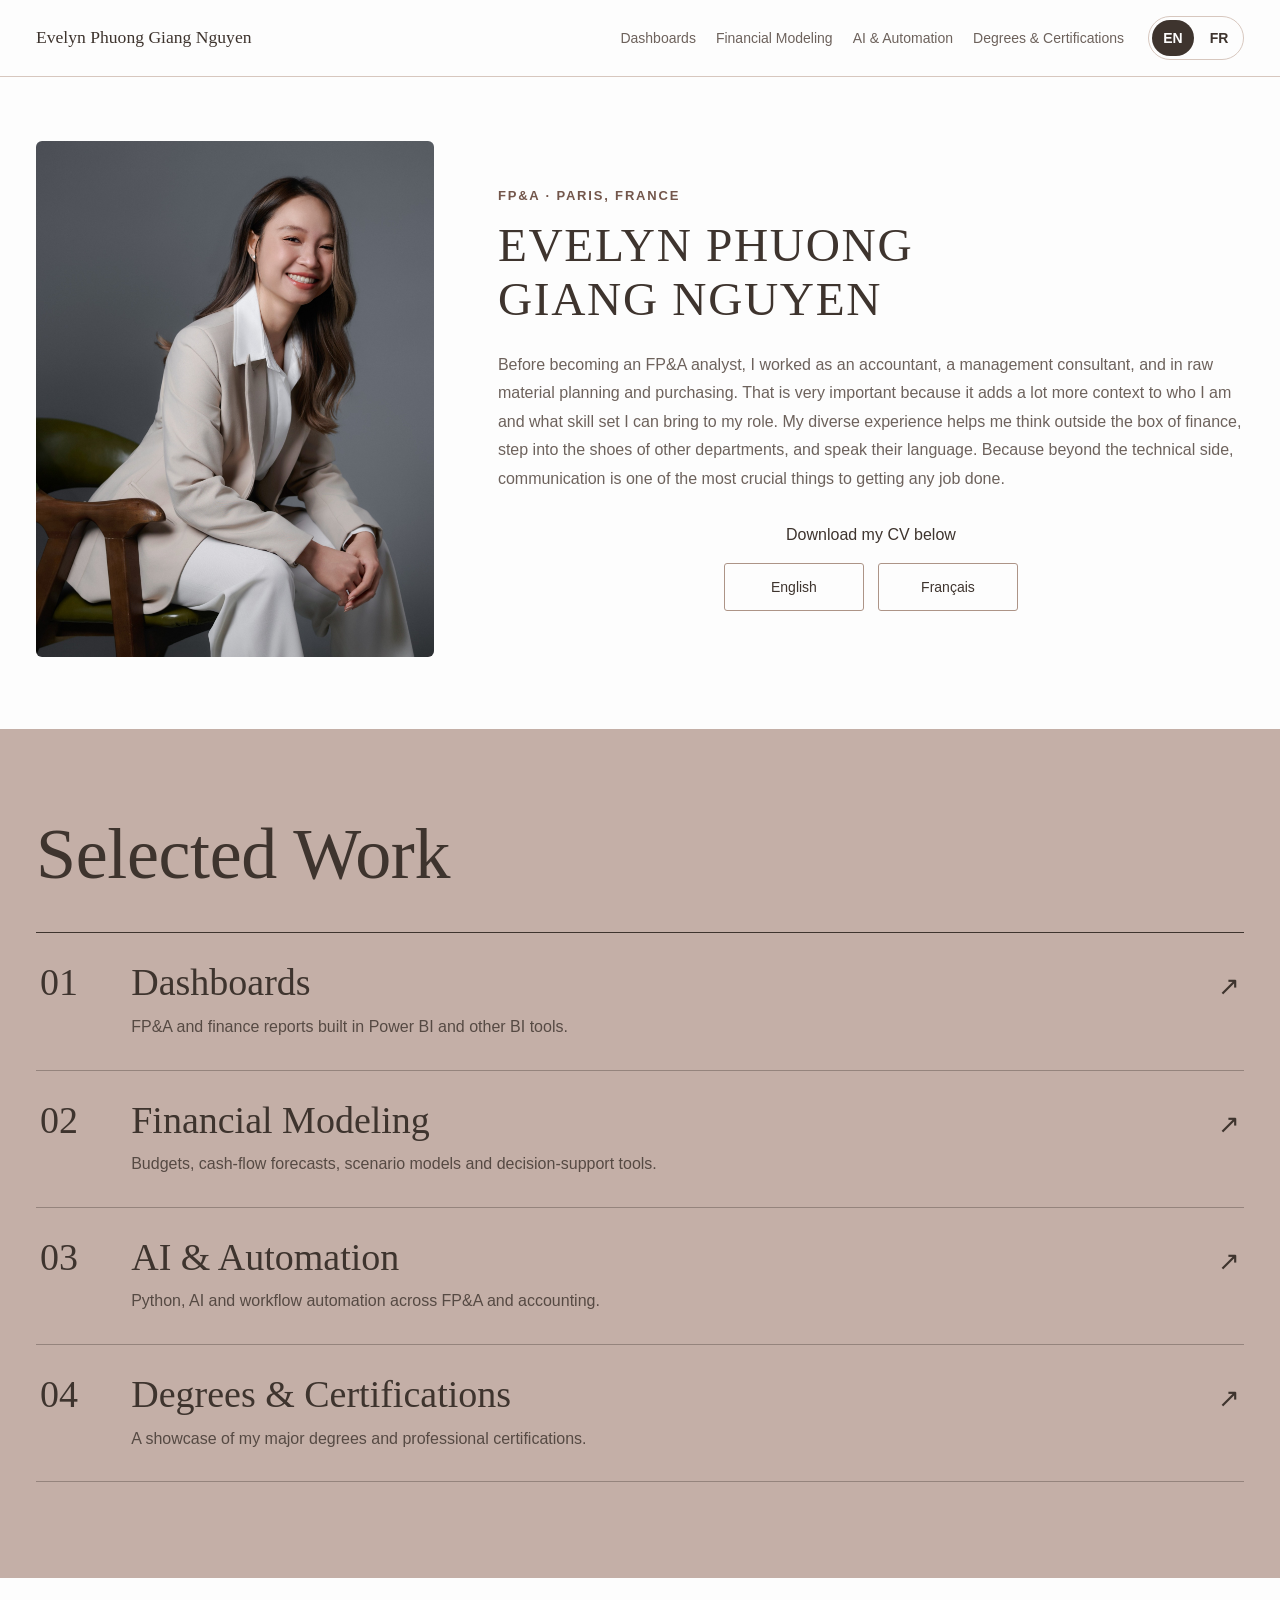
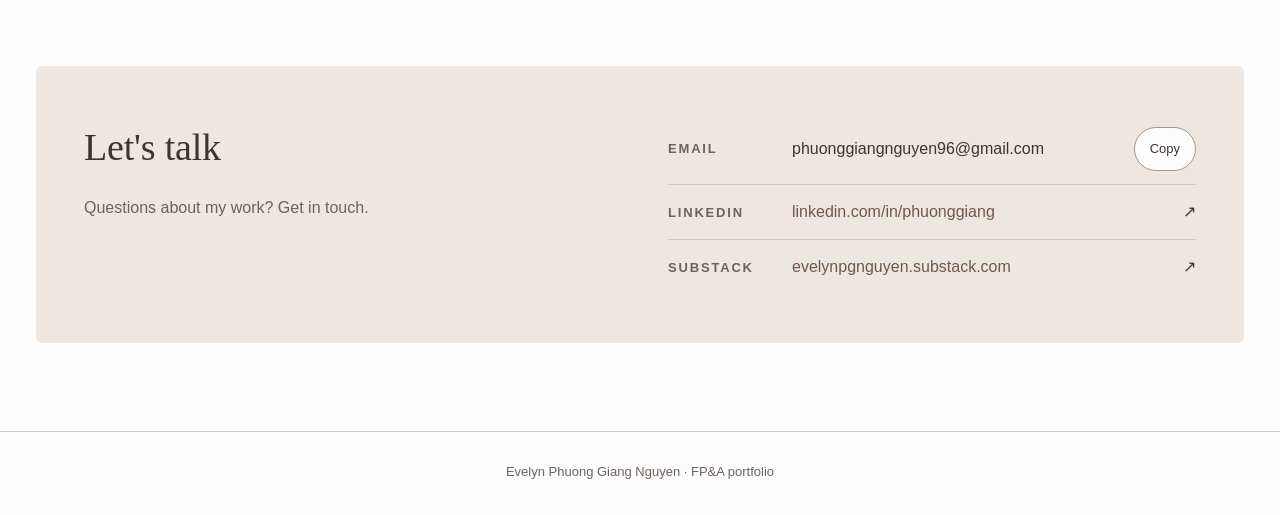
==== commit 37098c82: "Replace homepage portrait with Evelyn's cropped photo" ====
--- a/index.html
+++ b/index.html
@@ -3,7 +3,7 @@
 <link rel="stylesheet" href="assets/style.css?v=80a076e0e6ce">
 <link rel="canonical" href="https://evelyn-pg-nguyen.github.io/index.html"><link rel="alternate" hreflang="en" href="https://evelyn-pg-nguyen.github.io/index.html"><link rel="alternate" hreflang="fr" href="https://evelyn-pg-nguyen.github.io/fr/index.html"></head><body><a class="skip" href="#main">Skip to content</a>
 <nav class="nav" aria-label="Main"><div class="wrap"><a class="brand" href="index.html">Evelyn Phuong Giang Nguyen</a><ul><li><a href="dashboards.html">Dashboards</a></li><li><a href="modeling.html">Financial Modeling</a></li><li><a href="ai-automation.html">AI &amp; Automation</a></li><li><a href="degrees.html">Degrees &amp; Certifications</a></li></ul><div class="language" aria-label="Language"><a href="index.html" lang="en" hreflang="en" aria-label="English" aria-current="true">EN</a><a href="fr/index.html" lang="fr" hreflang="fr" aria-label="Français">FR</a></div></div></nav>
-<main id="main"><header class="hero"><div class="wrap hero-with-portrait"><div class="hero-portrait"><img src="assets/evelyn-portrait.jpg" alt="Portrait of Evelyn Phuong Giang Nguyen" width="1280" height="1924" fetchpriority="high" decoding="async"></div><div class="hero-content"><p class="label">FP&amp;A · Paris, France</p><h1>Evelyn Phuong Giang Nguyen</h1><p class="intro">Before becoming an FP&amp;A analyst, I worked as an accountant, a management consultant, and in raw material planning and purchasing. That is very important because it adds a lot more context to who I am and what skill set I can bring to my role. My diverse experience helps me think outside the box of finance, step into the shoes of other departments, and speak their language. Because beyond the technical side, communication is one of the most crucial things to getting any job done.</p><div class="cv-download"><p id="cv-label">Download my CV below</p><div class="cv-links" role="group" aria-labelledby="cv-label"><a href="https://drive.google.com/file/d/1lHbz9J_Rnrc0ts-TfSkLASZrzQ_f5wjZ/view?usp=drive_link" target="_blank" rel="noopener" lang="en" aria-label="CV — English">English</a><a href="https://drive.google.com/file/d/17-TGXkGlSC558fM3aT5N-kYaD8ITXLXd/view?usp=drive_link" target="_blank" rel="noopener" lang="fr" aria-label="CV — Français">Français</a></div></div></div></div></header>
+<main id="main"><header class="hero"><div class="wrap hero-with-portrait"><div class="hero-portrait"><img src="assets/evelyn-portrait.jpg?v=ab5987323be4" alt="Portrait of Evelyn Phuong Giang Nguyen" width="1580" height="2048" fetchpriority="high" decoding="async"></div><div class="hero-content"><p class="label">FP&amp;A · Paris, France</p><h1>Evelyn Phuong Giang Nguyen</h1><p class="intro">Before becoming an FP&amp;A analyst, I worked as an accountant, a management consultant, and in raw material planning and purchasing. That is very important because it adds a lot more context to who I am and what skill set I can bring to my role. My diverse experience helps me think outside the box of finance, step into the shoes of other departments, and speak their language. Because beyond the technical side, communication is one of the most crucial things to getting any job done.</p><div class="cv-download"><p id="cv-label">Download my CV below</p><div class="cv-links" role="group" aria-labelledby="cv-label"><a href="https://drive.google.com/file/d/1lHbz9J_Rnrc0ts-TfSkLASZrzQ_f5wjZ/view?usp=drive_link" target="_blank" rel="noopener" lang="en" aria-label="CV — English">English</a><a href="https://drive.google.com/file/d/17-TGXkGlSC558fM3aT5N-kYaD8ITXLXd/view?usp=drive_link" target="_blank" rel="noopener" lang="fr" aria-label="CV — Français">Français</a></div></div></div></div></header>
 <section class="work" aria-labelledby="work-title"><div class="wrap"><h2 id="work-title">Selected Work</h2><ol class="index"><li><a href="dashboards.html"><span class="num">01</span><span><span class="ttl">Dashboards</span><span class="sub">FP&amp;A and finance reports built in Power BI and other BI tools.</span></span><span class="go" aria-hidden="true">↗</span></a></li><li><a href="modeling.html"><span class="num">02</span><span><span class="ttl">Financial Modeling</span><span class="sub">Budgets, cash-flow forecasts, scenario models and decision-support tools.</span></span><span class="go" aria-hidden="true">↗</span></a></li><li><a href="ai-automation.html"><span class="num">03</span><span><span class="ttl">AI &amp; Automation</span><span class="sub">Python, AI and workflow automation across FP&amp;A and accounting.</span></span><span class="go" aria-hidden="true">↗</span></a></li><li><a href="degrees.html"><span class="num">04</span><span><span class="ttl">Degrees &amp; Certifications</span><span class="sub">A showcase of my major degrees and professional certifications.</span></span><span class="go" aria-hidden="true">↗</span></a></li></ol></div></section>
 </main><section class="talk" id="contact"><div class="wrap"><div class="contact">
   <div><h2>Let's talk</h2><p>Questions about my work? Get in touch.</p></div>
